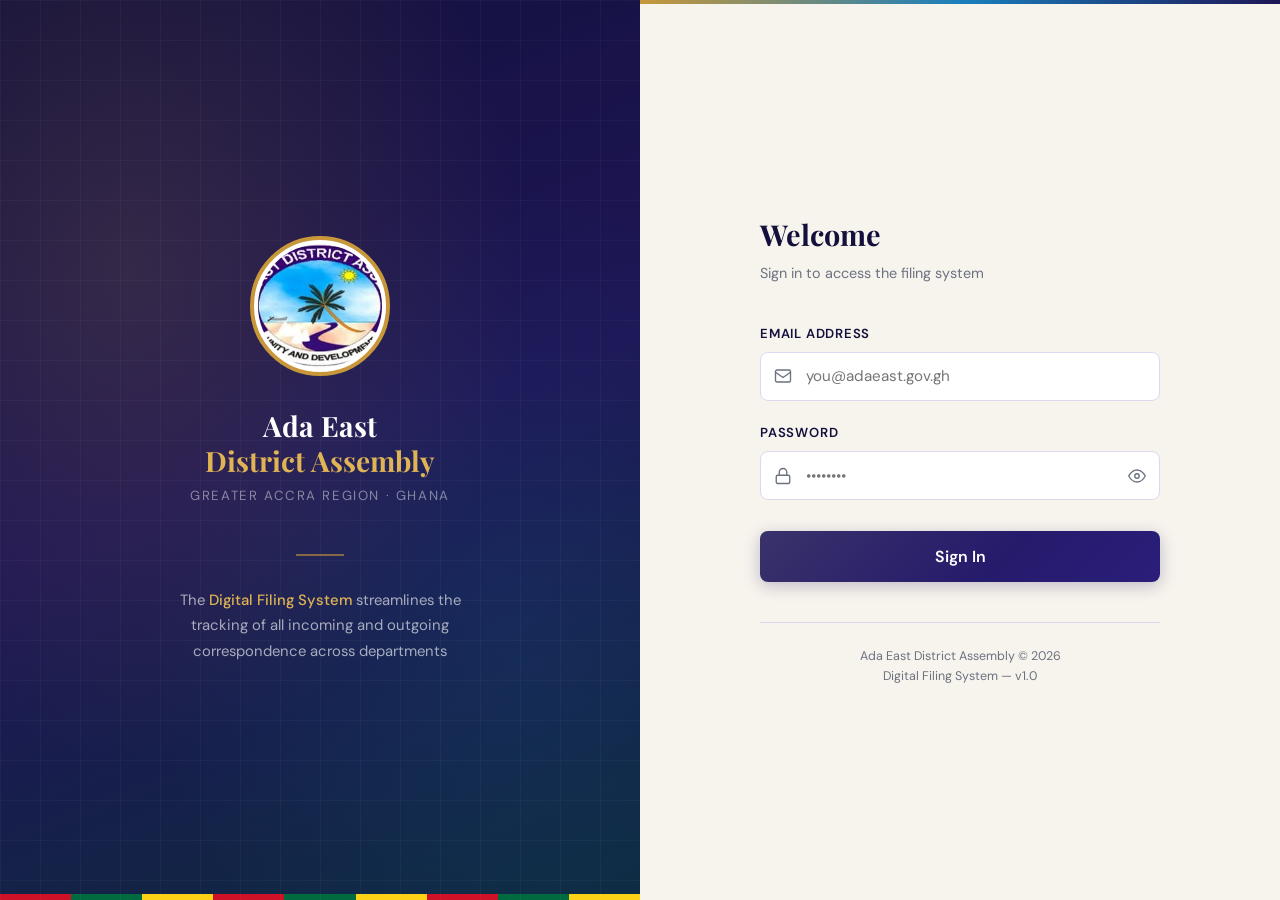
==== frontend/pages/login_index.html @ 14cd0754 "Initial commit" ====
<!DOCTYPE html>
<html lang="en">
<head>
  <meta charset="UTF-8" />
  <meta name="viewport" content="width=device-width, initial-scale=1.0" />
  <title>Ada East District Assembly — Digital Filing System</title>
  <link rel="stylesheet" href="../css/variables.css" />
  <link rel="stylesheet" href="../css/login.css" />
</head>
<body>

<div class="page">

  <!-- ── Left Panel ── -->
  <div class="left">
    <div class="coat-of-arms">
      <img src="[data-uri]" alt="Ada East District Assembly Logo" />
    </div>

    <div class="left-content">
      <div class="assembly-name">Ada East<br/><span>District Assembly</span></div>
      <div class="assembly-sub">Greater Accra Region · Ghana</div>
      <div class="divider"></div>
      <p class="left-tagline">
        The <strong>Digital Filing System</strong> streamlines the tracking
        of all incoming and outgoing correspondence across departments
      </p>
    </div>

    <div class="ghana-strip">
      <div class="r"></div><div class="g"></div><div class="y"></div>
      <div class="r"></div><div class="g"></div><div class="y"></div>
      <div class="r"></div><div class="g"></div><div class="y"></div>
    </div>
  </div>

  <!-- ── Right Panel ── -->
  <div class="right">
    <div class="login-box">

      <h1 class="login-title">Welcome</h1>
      <p class="login-caption">Sign in to access the filing system</p>

      <div class="error-banner" id="errorBanner">
        <svg viewBox="0 0 20 20"><path d="M10 0a10 10 0 100 20A10 10 0 0010 0zm1 15H9v-2h2v2zm0-4H9V5h2v6z"/></svg>
        <span id="errorMsg">Incorrect email or password.</span>
      </div>

      <form id="loginForm" novalidate>
        <div class="form-group">
          <label for="email">Email Address</label>
          <div class="input-wrap">
            <input type="email" id="email" placeholder="you@adaeast.gov.gh" autocomplete="email" required />
            <svg class="input-icon" viewBox="0 0 24 24" stroke-linecap="round" stroke-linejoin="round">
              <rect x="2" y="4" width="20" height="16" rx="2"/>
              <path d="M2 7l10 7 10-7"/>
            </svg>
          </div>
        </div>

        <div class="form-group">
          <label for="password">Password</label>
          <div class="input-wrap">
            <input type="password" id="password" placeholder="••••••••" autocomplete="current-password" required />
            <svg class="input-icon" viewBox="0 0 24 24" stroke-linecap="round" stroke-linejoin="round">
              <rect x="3" y="11" width="18" height="11" rx="2"/>
              <path d="M7 11V7a5 5 0 0110 0v4"/>
            </svg>
            <button type="button" class="toggle-pw" id="togglePw" aria-label="Show password">
              <svg id="eyeIcon" viewBox="0 0 24 24" fill="none" stroke="currentColor" stroke-width="1.8" stroke-linecap="round" stroke-linejoin="round">
                <path d="M1 12s4-8 11-8 11 8 11 8-4 8-11 8-11-8-11-8z"/>
                <circle cx="12" cy="12" r="3"/>
              </svg>
            </button>
          </div>
        </div>

        <button type="submit" class="btn-login" id="loginBtn">
          <span class="btn-text">Sign In</span>
          <div class="spinner"></div>
        </button>
      </form>

      <div class="login-footer">
        Ada East District Assembly &copy; 2026<br/>
        Digital Filing System &mdash; v1.0
      </div>
    </div>
  </div>

</div>

<script src="../js/app.js"></script>
<script src="../js/login.js"></script>
</body>
</html>
---- frontend/css/variables.css ----
/* ═══════════════════════════════════════════════════════════
   Ada East District Assembly – Digital Filing System
   variables.css  |  Design tokens & global reset
   Palette derived from Ada East District Assembly logo:
     Deep navy-purple  #1e1656  (logo border ring)
     Ocean blue        #1a7fbd  (sky/water in logo)
     Palm green        #1a6b45  (palm tree)
     Sandy gold        #c8973a  (sun/warm accents)
     Shell cream       #f7f3ed  (background)
   ═══════════════════════════════════════════════════════════ */

@import url('https://fonts.googleapis.com/css2?family=Playfair+Display:wght@600;700&family=DM+Sans:wght@300;400;500;600&display=swap');

*, *::before, *::after { box-sizing: border-box; margin: 0; padding: 0; }

:root {
  /* ── Primary: Deep Navy (logo border ring) ── */
  --green:       #1e1656;
  --green-dark:  #13103c;
  --green-mid:   #2a1e7a;
  --green-pale:  #edeaf8;

  /* ── Accent: Sandy Gold (logo sun) ── */
  --gold:        #c8973a;
  --gold-light:  #e0b354;
  --gold-pale:   #fdf6e3;

  /* ── Ocean Blue (logo sky/water) ── */
  --ocean:       #1a7fbd;
  --ocean-light: #3da0d8;
  --ocean-pale:  #e6f4fb;

  /* ── Palm Green (logo palm tree) ── */
  --palm:        #1a6b45;
  --palm-light:  #25925f;
  --palm-pale:   #e6f4ee;

  /* ── Neutrals ── */
  --cream:       #f7f3ed;
  --white:       #ffffff;
  --text:        #1a1a2e;
  --muted:       #6b7280;
  --border:      #ddd8f0;
  --border-soft: #ede9f7;

  /* ── Semantic ── */
  --error:        #c0392b;
  --error-bg:     #fdf0f0;
  --error-border: #f5c6c6;
  --success:      #1a6b45;
  --success-bg:   #e6f4ee;
  --info:         #1a7fbd;
  --info-bg:      #e6f4fb;
  --warning:      #c8973a;
  --warning-bg:   #fdf6e3;

  /* ── Status badge colours ── */
  --badge-records-bg:   #edeaf8;
  --badge-records-fg:   #1e1656;
  --badge-director-bg:  #e6f4fb;
  --badge-director-fg:  #1a7fbd;
  --badge-dce-bg:       #fdf6e3;
  --badge-dce-fg:       #c8973a;
  --badge-dept-bg:      #e6f4ee;
  --badge-dept-fg:      #1a6b45;
  --badge-closed-bg:    #e6f4ee;
  --badge-closed-fg:    #1a6b45;
  --badge-outgoing-bg:  #fdf6e3;
  --badge-outgoing-fg:  #c8973a;
  --badge-sent-bg:      #e6f4ee;
  --badge-sent-fg:      #1a6b45;

  /* ── Layout ── */
  --sidebar-w:   270px;
  --header-h:    64px;

  /* ── Typography ── */
  --font-display: 'Playfair Display', serif;
  --font-body:    'DM Sans', sans-serif;

  /* ── Shadows ── */
  --shadow-sm:   0 1px 3px rgba(30,22,86,.08);
  --shadow-md:   0 4px 16px rgba(30,22,86,.10);
  --shadow-lg:   0 8px 32px rgba(30,22,86,.14);

  /* ── Radius ── */
  --radius-sm:   6px;
  --radius-md:   10px;
  --radius-lg:   16px;
}

html, body {
  height: 100%;
  font-family: var(--font-body);
  background: var(--cream);
  color: var(--text);
  line-height: 1.5;
  -webkit-font-smoothing: antialiased;
}

a { color: inherit; text-decoration: none; }
button { font-family: var(--font-body); }
input, select, textarea { font-family: var(--font-body); }
---- frontend/css/login.css ----
/* ═══════════════════════════════════════════════════════════
   login.css  |  Login page — Ada East rebrand
   ═══════════════════════════════════════════════════════════ */

@keyframes fade-up {
  from { opacity: 0; transform: translateY(20px); }
  to   { opacity: 1; transform: translateY(0); }
}
@keyframes pulse-ring {
  0%,100% { box-shadow: 0 0 0 8px rgba(200,151,58,.2), 0 0 0 18px rgba(200,151,58,.07); }
  50%      { box-shadow: 0 0 0 14px rgba(200,151,58,.25), 0 0 0 26px rgba(200,151,58,.09); }
}
@keyframes spin { to { transform: rotate(360deg); } }

.page {
  min-height: 100vh;
  display: grid;
  grid-template-columns: 1fr 1fr;
}

/* ── Left panel ── */
.left {
  background: linear-gradient(160deg, #13103c 0%, #1e1656 50%, #0d2a3e 100%);
  position: relative;
  display: flex;
  flex-direction: column;
  justify-content: center;
  align-items: center;
  padding: 3rem;
  overflow: hidden;
}
.left::before {
  content:'';
  position:absolute; inset:0;
  background:
    radial-gradient(ellipse at 20% 30%, rgba(200,151,58,.16) 0%, transparent 55%),
    radial-gradient(ellipse at 80% 70%, rgba(26,127,189,.12) 0%, transparent 50%);
  pointer-events:none;
}
.left::after {
  content:'';
  position:absolute; inset:0;
  background-image:
    linear-gradient(rgba(255,255,255,.03) 1px, transparent 1px),
    linear-gradient(90deg, rgba(255,255,255,.03) 1px, transparent 1px);
  background-size: 40px 40px;
  pointer-events:none;
}

.coat-of-arms {
  width: 140px; height: 140px;
  background: var(--white);
  border-radius: 50%;
  display: flex; align-items: center; justify-content: center;
  margin-bottom: 2rem;
  position: relative; z-index: 1;
  animation: pulse-ring 3s ease-in-out infinite;
  border: 4px solid var(--gold);
  overflow: hidden;
  padding: 4px;
}
.coat-of-arms img {
  width: 100%; height: 100%;
  object-fit: cover;
  border-radius: 50%;
  display: block;
}
/* hide the old SVG */
.coat-of-arms svg { display: none; }

.left-content {
  text-align:center;
  position:relative; z-index:1;
  animation: fade-up .8s ease both;
}

.assembly-name {
  font-family: var(--font-display);
  font-size:1.75rem; font-weight:700;
  color:var(--white);
  line-height:1.25;
  margin-bottom:.5rem;
}
.assembly-name span { color: var(--gold-light); }

.assembly-sub {
  font-size:.83rem;
  color:rgba(255,255,255,.45);
  letter-spacing:.12em;
  text-transform:uppercase;
  margin-bottom:3rem;
}

.divider {
  width:48px; height:2px;
  background:var(--gold);
  margin:0 auto 2rem;
  opacity:.6;
}

.left-tagline {
  font-size:.93rem;
  color:rgba(255,255,255,.62);
  line-height:1.7;
  max-width:320px;
}
.left-tagline strong { color:var(--gold-light); font-weight:500; }

.ghana-strip {
  position:absolute;
  bottom:0; left:0; right:0;
  height:6px; display:flex;
}
.ghana-strip div { flex:1; }
.ghana-strip .r { background:#ce1126; }
.ghana-strip .g { background:#006b3f; }
.ghana-strip .y { background:#fcd116; }

/* ── Right panel ── */
.right {
  display:flex;
  flex-direction:column;
  justify-content:center;
  align-items:center;
  padding:3rem 4rem;
  background:var(--cream);
  position:relative;
}
.right::before {
  content:'';
  position:absolute;
  top:0; left:0;
  width:100%; height:4px;
  background:linear-gradient(90deg, var(--gold) 0%, var(--ocean) 50%, var(--green) 100%);
}

.login-box {
  width:100%;
  max-width:400px;
  animation: fade-up .8s .2s ease both;
}

.login-title {
  font-family:var(--font-display);
  font-size:1.8rem;
  color:var(--green-dark);
  margin-bottom:.4rem;
}

.login-caption {
  font-size:.9rem;
  color:var(--muted);
  margin-bottom:2.5rem;
}

/* Form */
.form-group { margin-bottom:1.4rem; }

label {
  display:block;
  font-size:.82rem; font-weight:600;
  letter-spacing:.06em; text-transform:uppercase;
  color:var(--green-dark);
  margin-bottom:.5rem;
}

.input-wrap { position:relative; }

.input-icon {
  position:absolute;
  left:14px; top:50%;
  transform:translateY(-50%);
  width:18px; height:18px;
  stroke:var(--muted);
  fill:none; stroke-width:1.8;
  pointer-events:none;
  transition:stroke .2s;
}
.input-wrap:focus-within .input-icon { stroke:var(--green); }

input[type="email"],
input[type="password"],
input[type="text"] {
  width:100%;
  padding:.85rem 1rem .85rem 2.8rem;
  border:1.5px solid var(--border);
  border-radius:8px;
  background:var(--white);
  font-family:var(--font-body);
  font-size:.95rem;
  color:var(--text);
  transition:border-color .2s, box-shadow .2s;
  outline:none;
}
input:focus {
  border-color:var(--green);
  box-shadow:0 0 0 3px rgba(30,22,86,.1);
}

.toggle-pw {
  position:absolute;
  right:14px; top:50%;
  transform:translateY(-50%);
  background:none; border:none;
  cursor:pointer; padding:0;
  color:var(--muted);
  display:flex; align-items:center;
}
.toggle-pw svg { width:18px; height:18px; }

.btn-login {
  width:100%;
  padding:.95rem;
  background: linear-gradient(135deg, var(--green) 0%, var(--green-mid) 100%);
  color:var(--white);
  border:none;
  border-radius:8px;
  font-family:var(--font-body);
  font-size:1rem; font-weight:600;
  cursor:pointer;
  margin-top:.5rem;
  transition:opacity .2s, transform .1s, box-shadow .2s;
  position:relative; overflow:hidden;
  box-shadow: 0 4px 16px rgba(30,22,86,.25);
}
.btn-login::after {
  content:'';
  position:absolute; inset:0;
  background:linear-gradient(135deg, rgba(255,255,255,.12) 0%, transparent 60%);
  pointer-events:none;
}
.btn-login:hover  { opacity:.9; box-shadow:0 6px 20px rgba(30,22,86,.35); }
.btn-login:active { transform:scale(.98); }

.btn-login .spinner {
  display:none;
  width:18px; height:18px;
  border:2px solid rgba(255,255,255,.3);
  border-top-color:#fff;
  border-radius:50%;
  animation:spin .6s linear infinite;
  margin:0 auto;
}
.btn-login.loading .btn-text { display:none; }
.btn-login.loading .spinner  { display:block; }

/* Error banner */
.error-banner {
  display:none;
  background:#fdf0f0;
  border:1px solid #f5c6c6;
  border-radius:8px;
  padding:.75rem 1rem;
  font-size:.88rem;
  color:var(--error);
  margin-bottom:1.2rem;
  align-items:center;
  gap:.5rem;
}
.error-banner.show { display:flex; }
.error-banner svg { flex-shrink:0; width:16px; height:16px; }

.login-footer {
  margin-top:2.5rem;
  padding-top:1.5rem;
  border-top:1px solid var(--border);
  font-size:.78rem;
  color:var(--muted);
  text-align:center;
  line-height:1.6;
}

@media (max-width:768px) {
  .page { grid-template-columns:1fr; }
  .left { display:none; }
  .right { padding:2rem 1.5rem; }
}
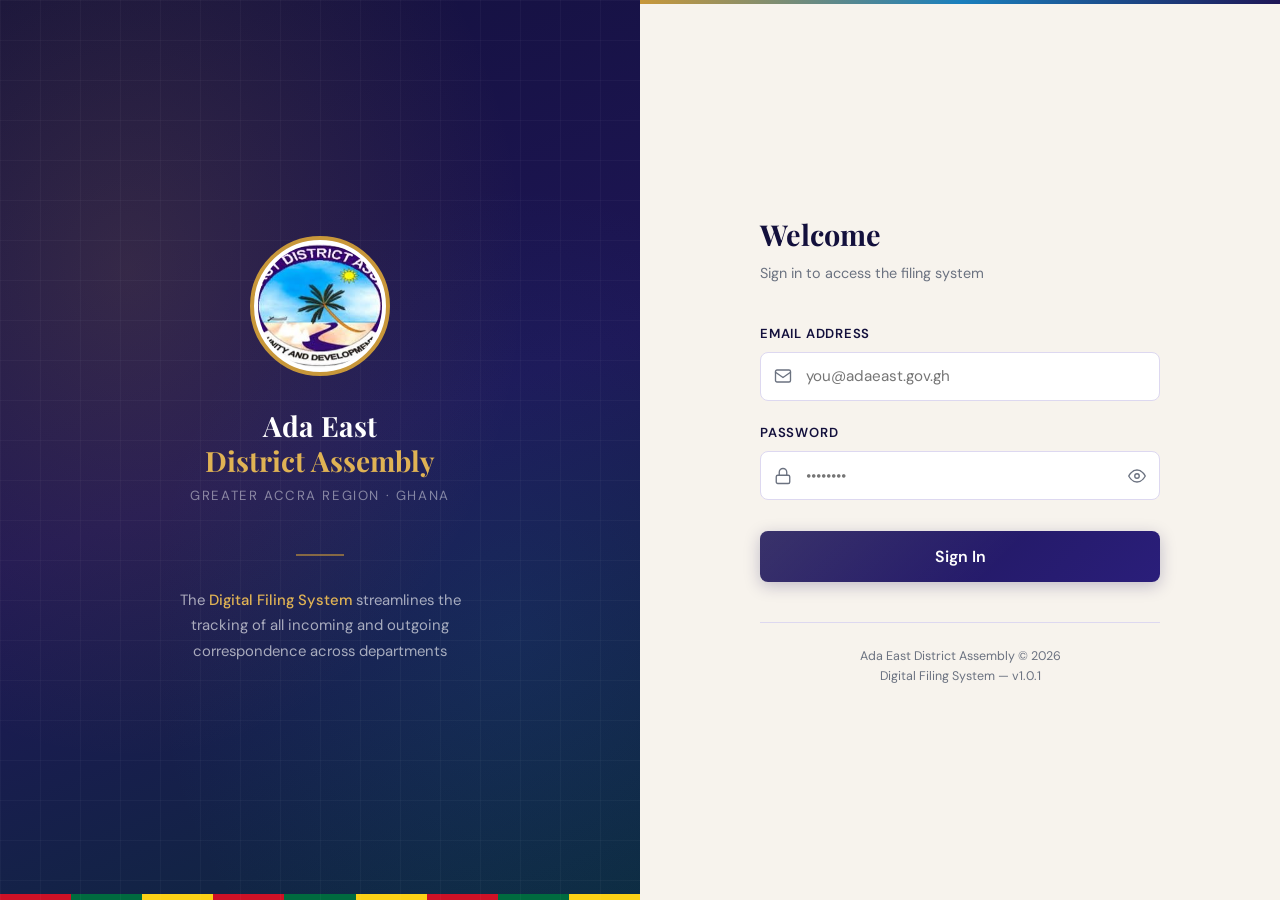
==== commit 64c2eb8e: "updated to v1.0.1" ====
--- a/frontend/pages/login_index.html
+++ b/frontend/pages/login_index.html
@@ -83,7 +83,7 @@
 
       <div class="login-footer">
         Ada East District Assembly &copy; 2026<br/>
-        Digital Filing System &mdash; v1.0
+        Digital Filing System &mdash; v1.0.1
       </div>
     </div>
   </div>
